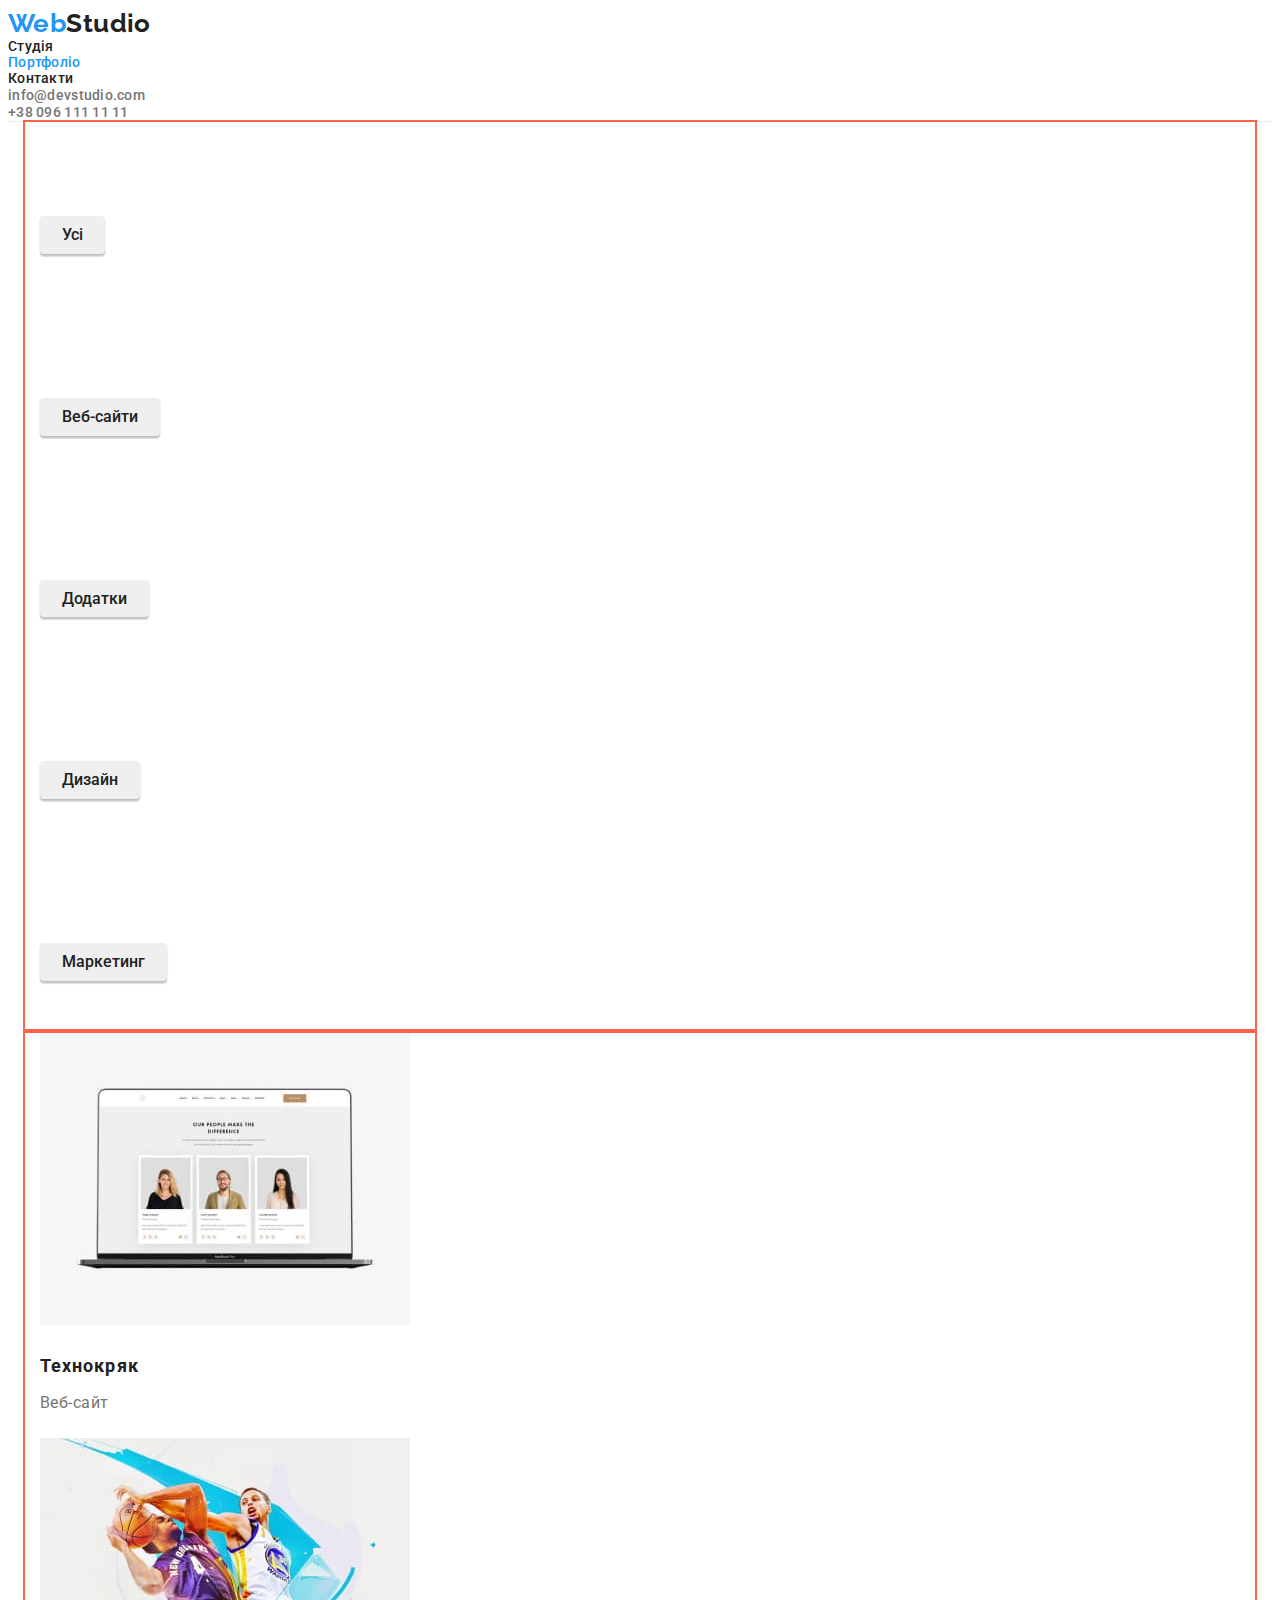
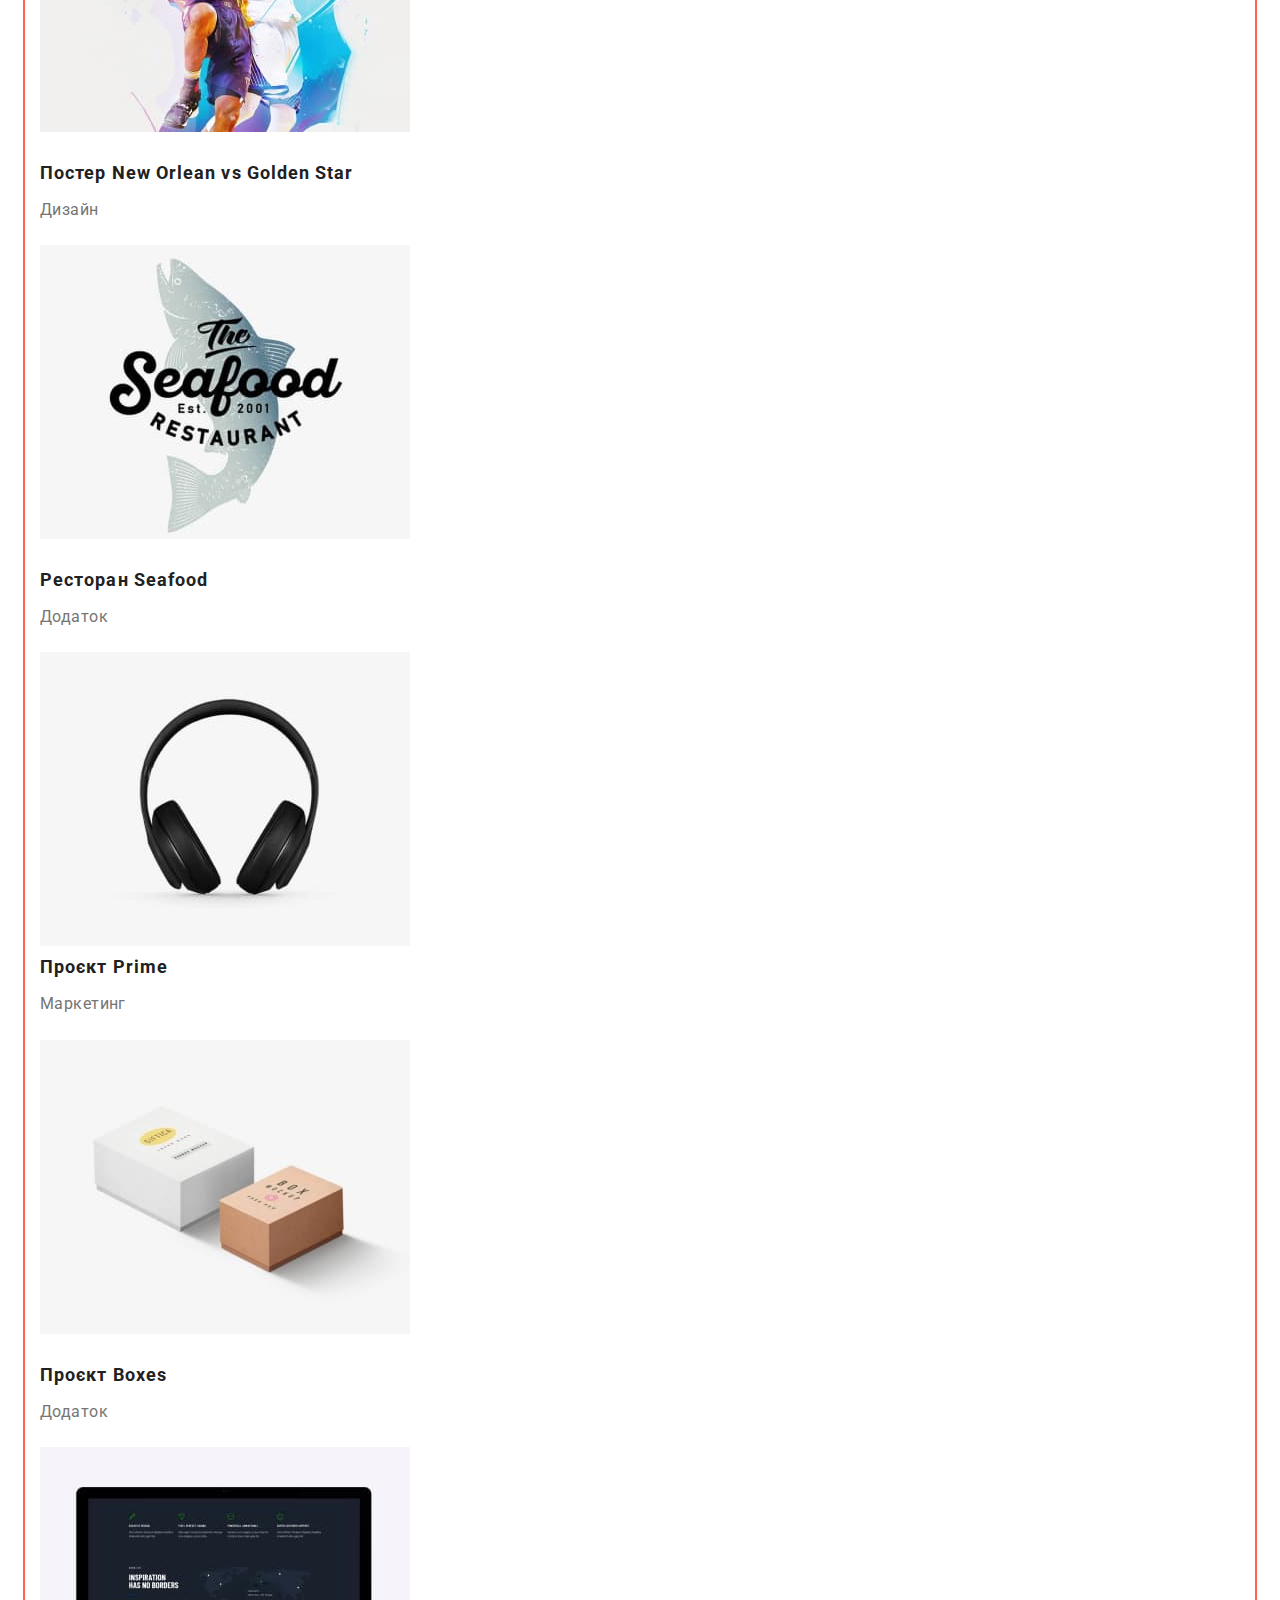
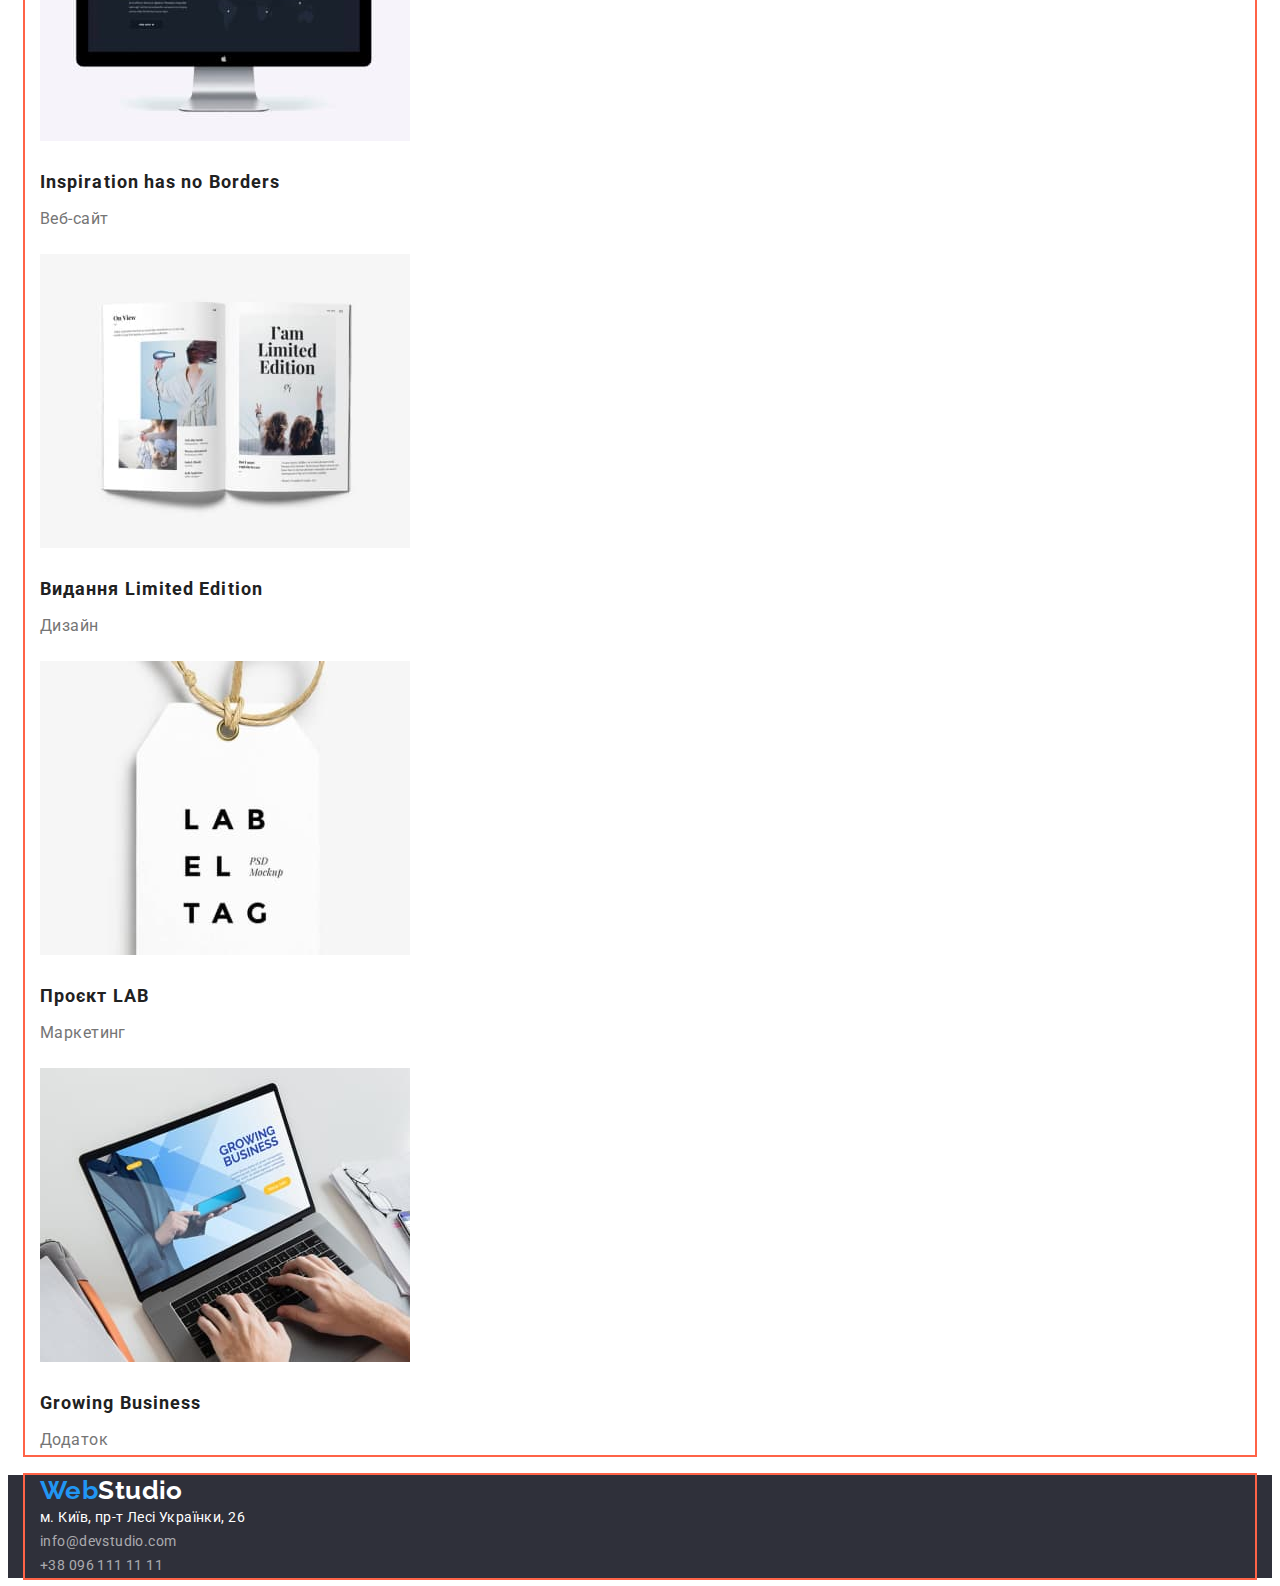
==== portfolio.html @ 658e35ad "creating geometry" ====
<!DOCTYPE html>
<html lang="uk">

<head>
    <meta charset="UTF-8">
    <meta http-equiv="X-UA-Compatible" content="IE=edge">
    <meta name="viewport" content="width=device-width, initial-scale=1.0">
    <title>WebStudio</title>
    <link href="https://fonts.googleapis.com/css2?family=Raleway:wght@700&family=Roboto:wght@400;500;700;900&display=swap"
    rel="stylesheet">
    <link rel="stylesheet" href="./css/style.css"/>
</head>

<body class="page">
    <header class="header">
        <nav class="header-nav">
            <a href="./index.html" class="header-logo">
               <span class="accent-logo">Web</span>Studio
            </a>
            <ul>
                <li class="navigation-item"> <a class="navigation-link" href="./index.html">Студія</a> </li>
                <li class="navigation-item"> <a class="navigation-link current" href="#">Портфоліо</a> </li>
                <li class="navigation-item"> <a class="navigation-link" href="#">Контакти</a> </li>
            </ul>
        </nav>
        <ul>
            <li><a class="header-contact" href="mailto:info@devstudio.com">info@devstudio.com</a></li>
            <li><a class="header-contact" href="tel:+380961111111">+38 096 111 11 11</a></li>
        </ul>
    </header>

    <main>
        <section>
            <div class="container dutton">
                     <h1 class="visually-hidden">Наше портфоліо</h1>
                 <ul>

                     <li><button class="main-button">Усі</button></li>
                     <li><button class="main-button">Веб-сайти</button></li>
                     <li><button class="main-button">Додатки</button></li>
                     <li><button class="main-button">Дизайн</button></li>
                     <li><button class="main-button">Маркетинг</button></li>
                 </ul>
            </div>
            <div class="container">
              <ul>
                  <li>
                       <img class="photo-user" src="./images/portfolio/people.jpg" alt="web"
                      width="370">
                      <h2 class="main-user">Технокряк</h2>
                       <p class="item-main">Веб-сайт</p>
                  </li>
                  <li>
                      <img class="photo-user" src="./images/portfolio/star.jpg" alt="Golden Star"
                        width="370">
                       <h2 class="main-user">Постер New Orlean vs Golden Star</h2>
                       <p class="item-main">Дизайн</p>
                 </li>
                  <li>
                      <img class="photo-user" src="./images/portfolio/seafood.jpg" alt="Seafood"
                      width="370">
                      <h2 class="main-user">Ресторан Seafood</h2>
                     <p class="item-main">Додаток</p>
                 </li>
                 <li>
                    <img src="./images/portfolio/music.jpg" alt="Prime"
                    width="370">
                    <h2 class="main-user">Проєкт Prime</h2>
                    <p class="item-main">Маркетинг</p>
                 </li>
                 <li>
                      <img class="photo-user" src="./images/portfolio/box.jpg" alt="Boxes"
                        width="370">
                        <h2 class="main-user">Проєкт Boxes</h2>
                        <p class="item-main">Додаток</p>
                  </li>
                  <li>
                      <img class="photo-user" src="./images/portfolio/monitor.jpg" alt="Borders"
                     width="370">
                      <h2 class="main-user">Inspiration has no Borders</h2>
                        <p class="item-main">Веб-сайт</p>
                 </li>
                  <li>
                     <img class="photo-user" src="./images/portfolio/limited.jpg" alt="Limited"
                     width="370">
                     <h2 class="main-user">Видання Limited Edition</h2>
                     <p class="item-main">Дизайн</p>
                  </li>
                   <li>
                       <img class="photo-user" src="./images/portfolio/lab.jpg" alt="LAB"
                       width="370">
                       <h2 class="main-user">Проєкт LAB</h2>
                       <p class="item-main">Маркетинг</p>
                   </li>
                   <li>
                         <img class="photo-user" src="./images/portfolio/business.jpg" alt="Business"
                         width="370">
                       <h2 class="main-user">Growing Business</h2>
                          <p class="item-main">Додаток</p>
                  </li>
             </ul> 
            </div>
         </section>
    </main>


    <footer class="footer">
        <div class="container">
            <a class="footer-logo" href="./index.html"><span class="accent-logo">Web</span>Studio</a>
             <address>
                <ul>
                    <li><a class="footer-address" href="https://www.google.com/maps/d/viewer?mid=10uSM3H-mIU3GznYo2szRIEphczw&hl=en_US&usp=sharing" target="_blank" rel="noopener nofollow noreterrer">
                     м. Київ, пр-т Лесі Українки, 26</a></li>
                    <li><a class="footer-contact" href="mailto:info@devstudio.com">info@devstudio.com</a></li>
                    <li><a class="footer-contact" href="tel:+380961111111"> +38 096 111 11 11 </a> </li>
                </ul>
             </address>
        </div>
    </footer>
</body>

</html>
---- css/style.css ----
:root {
    --secondary-text-color:#757575;
    --accent-text-color:#2196F3;
    --primary-text-color:#212121;
    --primary-white-color:#FFFFFF;
    --primary-color: rgba(255, 255, 255, 0.6);
    --primary-background-color:#2F303A;
    --secondary-background-color: #F5F4FA;
}   

body {
    font-family: "Roboto", sans-serif;
    font-size: 14px;
    color:var(--primary-text-color);
    background-color:var(--primary-white-color);
    letter-spacing: 0.03em;
    
}

a {
    text-decoration: none;
    
    }

ul {
    padding: 0;
    list-style: none;
}


.header {
    border-bottom: 1px solid #ececec;
}

.header-logo {
    font-family: "raleway", sans-serif;
    font-weight: 700;
    font-size: 26px;
    line-height: 1.19;
    color:var(--primary-text-color);
       
}

.accent-logo {
    color: var(--accent-text-color);
}

.navigation-item {
   
    font-weight: 500;
    line-height: 1.14;
    letter-spacing: 0.02em;
   
}

.header-contact {
   
    font-weight: 500;
    line-height: 1.14;
    letter-spacing: 0.02em;
    color:var(--secondary-text-color);
}

.navigation-link:hover,
.navigation-link:focus, 
.header-contact:hover,
.header-contact:focus {
    color:var(--accent-text-color);
}
.navigation-link.current {
    color:var(--accent-text-color)
}
.navigation-link {
color:var(--primary-text-color);
}

.container {
    width: 1200px;
    margin: 0 auto;
    padding-left: 15px;
    padding-right: 15px;
    outline: 2px solid tomato;
} 
h1,
h2,
h3,
h4,
h5,
h6,
ul,
p {
    margin: 0;
}

ul {
    padding-left: 0;
}

.hero-section {
    background-color:var(--primary-background-color);
    text-align:center;
}

.main-title {
    width: 696px;
    padding-top: 100px;
    margin:auto;

    font-size: 44px;
    line-height: 1.36;
    /* text-align:center; */
    letter-spacing: 0.06em;
    text-transform: uppercase;
    color:var(--primary-white-color);
    
}

.hero-button {
    border-radius: 4px;
    border-color: transparent;
    padding:10px 32px;
    margin-top: 30px;
    margin-bottom: 100px;
    display: inline-block;

    font-family:inherit;
    font-weight: 700;
    font-size: 16px;
    line-height: 1.87;       
    letter-spacing: 0.06em; 
    /* text-align: center; */

    color:var(--primary-white-color);
    background-color:var(--accent-text-color);
    box-shadow: 0px 4px 4px rgba(0, 0, 0, 0.15);
    cursor: pointer;
}   

.hero-button:hover,
.hero-button:focus {
    background-color:#188CE8;
}


/* наші особливостві Чим ми займаємося */


.visually-hidden {
    position: absolute;
    width: 1px;
    height: 1px;
    margin: -1px;
    border: 0;
    padding: 0;
    white-space: nowrap;
    -webkit-clip-path: inset(100%);
            clip-path: inset(100%);
    clip: rect(0 0 0 0);
    overflow: hidden;
}
.benefits,.secon,.job {
    padding-top: 47px;
    padding-bottom: 47px;
}

.title-secon {
    margin-bottom: 50px;

    font-weight: 700;
    font-size: 36px;
    line-height: 1.17;
    text-align: center;
    color: var(--primary-text-color);
    
}

.benefits-title {
    margin-bottom: 10px;

    font-size: 14px;
    font-weight: 700;
    line-height: 1.14;
    text-transform: uppercase;
    
}

.benefits-description {
    line-height: 1.71;
    color: var(--secondary-text-color);
    width: 270px;
}

/* Наша команда */

.section-job {
    background-color: var(--secondary-background-color);
}


.section-title {
    background-color: var(--primary-white-color);
}

.team-user {
    margin-bottom: 10px;

    font-weight: 500;
    font-size: 16px;
    line-height: 1.19;
    text-align: center;
}

.team-job {
    margin-bottom: 30px;

    font-size: 16px;
    line-height: 1.19;
    text-align: center;
    color:var(--secondary-text-color);
}
.job {
   
    padding-top: 30px;
    /* padding-bottom: 30px; */
}

/* footer */
.footer {
   background-color:var(--primary-background-color);
}

.footer-logo {
    font-family: "raleway";
    font-weight: 700;
    font-size: 26px;
    line-height: 1.19;
    color:var(--primary-white-color);

}
 .footer-address {
    font-style: normal;
    line-height: 1.71;
    
    color:var(--primary-white-color);
 }

.footer-contact {
    font-style: normal;
    line-height: 1.71;
    
    color:var(--primary-color);
}
.footer-address:hover,
.footer-address:focus,
.footer-contact:hover,
.footer-contact:focus {
    color:var(--accent-text-color);
}

/* portfolio */


.main-button {
   display: inline-block;
    margin-top: 94px;
    margin-bottom: 50px;
    padding: 6px 22px;
    border-radius: 4px;
    border: none;
    cursor: pointer;

    font-family: inherit;
    font-weight: 500;
    font-size: 16px;
    line-height: 1.62;
    text-align: center;

    color:var(--primary-text-color)
    background-color: var(--secondary-background-color);
    box-shadow: 0px 3px 1px rgba(0, 0, 0, 0.1), 0px 1px 2px
     rgba(0, 0, 0, 0.08), 0px 2px 2px rgba(0, 0, 0, 0.12);

   
}

.main-button:hover,
.main-button:focus {
    background-color:var(--accent-text-color);
    color:var(--primary-white-color);
}
.main-button. {
    background-color:var(--accent-text-color);
    color:var(--primary-white-color);
}
.photo-user {
    margin-bottom: 20px;
}

.main-user {
    margin-bottom: 4px;

    font-weight: 700;
    font-size: 18px;
    line-height: 2;
    letter-spacing: 0.06em;
    color:var(--primary-text-color);
}
/* img {
    display:block;
    max-width:
} */
.item-main {
    margin-bottom: 20px;

    font-size: 16px;
    line-height: 1.88;
    color:var(--secondary-text-color)
}

/* portfolio */
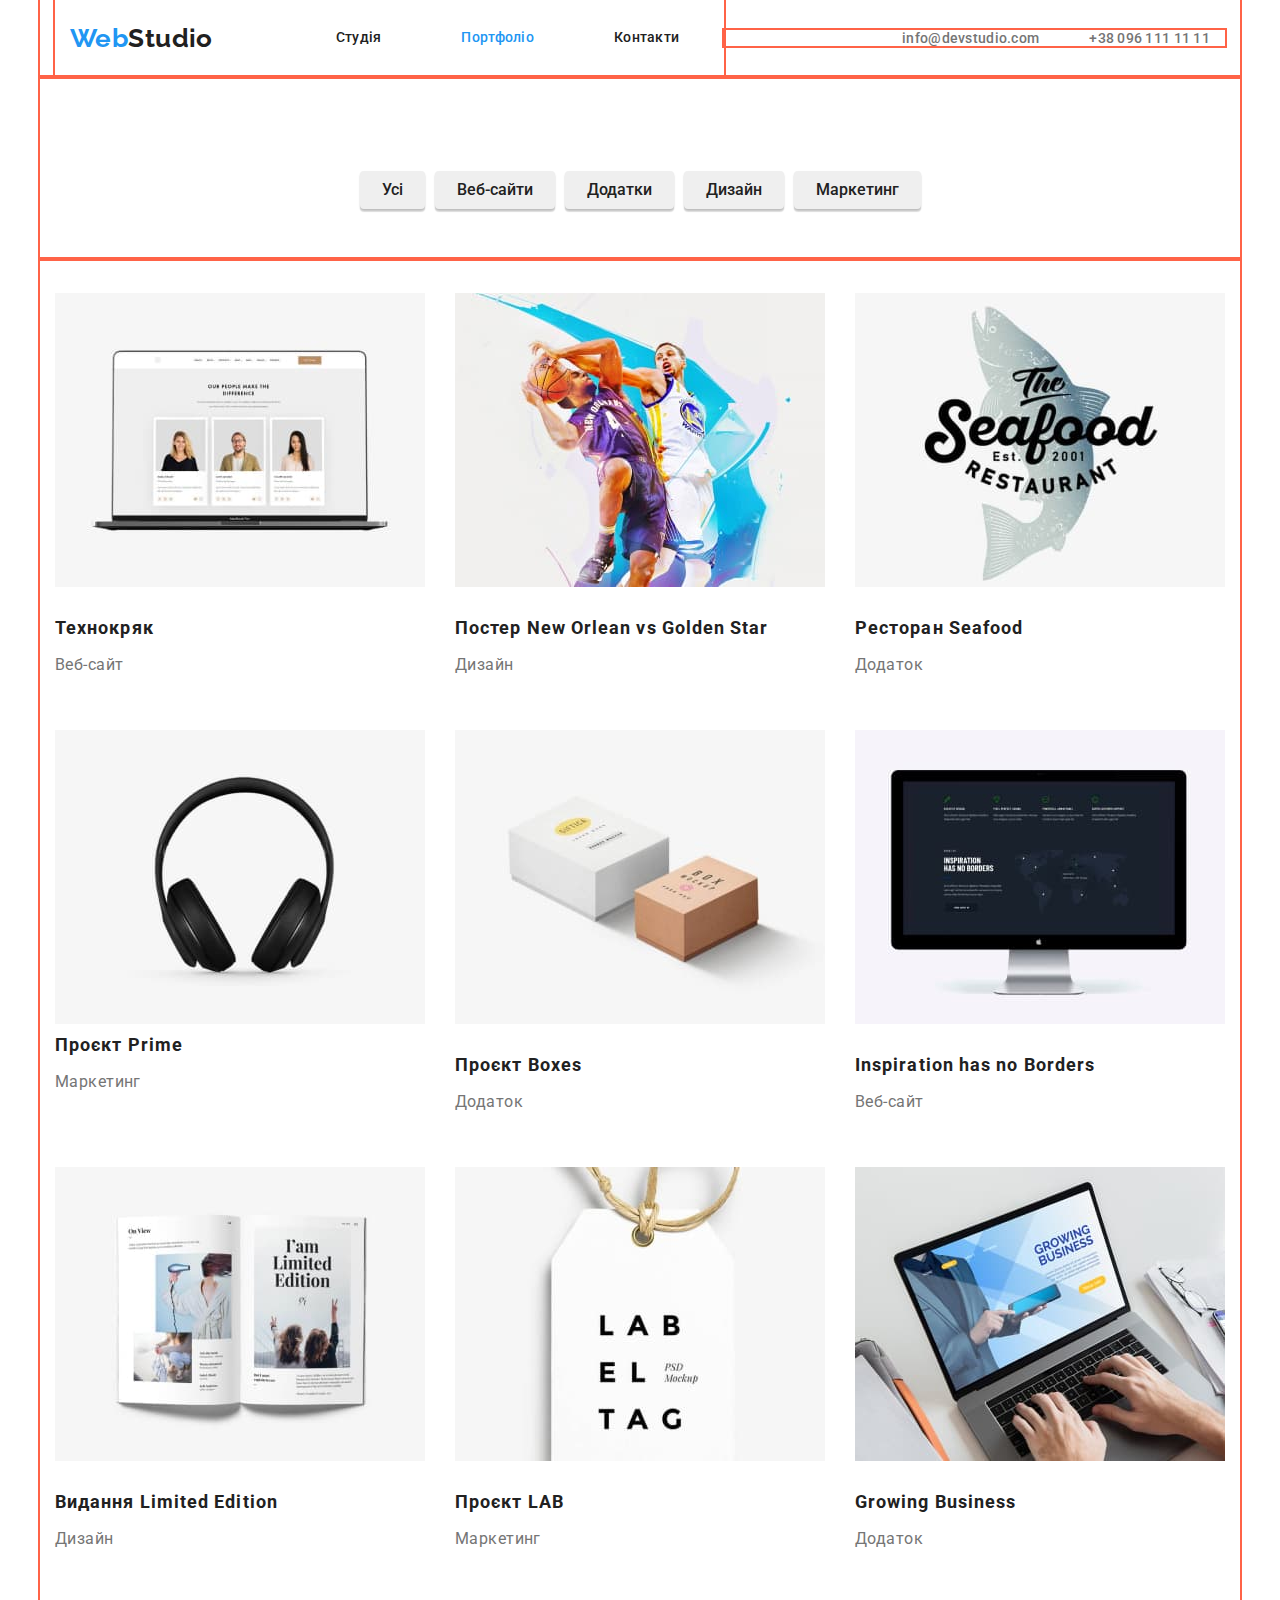
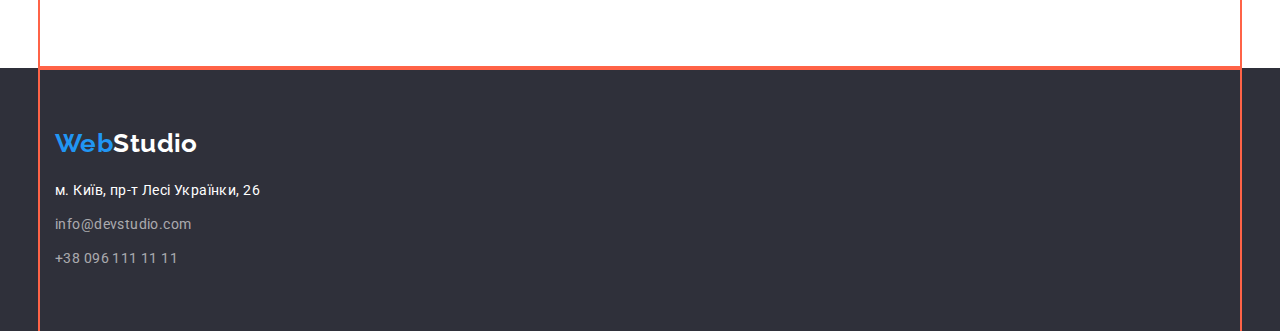
==== commit 5fb684ef: "design flex" ====
--- a/portfolio.html
+++ b/portfolio.html
@@ -8,91 +8,95 @@
     <title>WebStudio</title>
     <link href="https://fonts.googleapis.com/css2?family=Raleway:wght@700&family=Roboto:wght@400;500;700;900&display=swap"
     rel="stylesheet">
+    <link href="https://cdnjs.cloudflare.com/ajax/libs/modern-normalize/1.1.0/modern-normalize.min.css"
+     rel="stylesheet">
     <link rel="stylesheet" href="./css/style.css"/>
 </head>
 
-<body class="page">
-    <header class="header">
-        <nav class="header-nav">
+<body>
+    <header class="header container">
+        <nav class="header-nav container">
             <a href="./index.html" class="header-logo">
                <span class="accent-logo">Web</span>Studio
             </a>
-            <ul>
+            <ul class="navig-item">
                 <li class="navigation-item"> <a class="navigation-link" href="./index.html">Студія</a> </li>
                 <li class="navigation-item"> <a class="navigation-link current" href="#">Портфоліо</a> </li>
                 <li class="navigation-item"> <a class="navigation-link" href="#">Контакти</a> </li>
             </ul>
         </nav>
-        <ul>
-            <li><a class="header-contact" href="mailto:info@devstudio.com">info@devstudio.com</a></li>
-            <li><a class="header-contact" href="tel:+380961111111">+38 096 111 11 11</a></li>
-        </ul>
+        <div class="container">
+            <ul class="header-wrap">
+                <li class="wrap-contact"><a class="header-contact" href="mailto:info@devstudio.com">info@devstudio.com</a></li>
+                <li class="wrap-contact"><a class="header-contact" href="tel:+380961111111">+38 096 111 11 11</a></li>
+            </ul>
+        </div>
     </header>
 
     <main>
         <section>
-            <div class="container dutton">
+            <div class="container">
                      <h1 class="visually-hidden">Наше портфоліо</h1>
-                 <ul>
+                 <ul class="navigation-button">
 
-                     <li><button class="main-button">Усі</button></li>
-                     <li><button class="main-button">Веб-сайти</button></li>
-                     <li><button class="main-button">Додатки</button></li>
-                     <li><button class="main-button">Дизайн</button></li>
-                     <li><button class="main-button">Маркетинг</button></li>
+                     <li class="title-button"><button class="main-button">Усі</button></li>
+                     <li class="title-button"><button class="main-button">Веб-сайти</button></li>
+                     <li class="title-button"><button class="main-button">Додатки</button></li>
+                     <li class="title-button"><button class="main-button">Дизайн</button></li>
+                     <li class="title-button"><button class="main-button">Маркетинг</button></li>
                  </ul>
             </div>
-            <div class="container">
-              <ul>
-                  <li>
+            <div class="container title-user">
+              <ul class="wrap-title">
+                  <li class="wrap-list">
                        <img class="photo-user" src="./images/portfolio/people.jpg" alt="web"
                       width="370">
                       <h2 class="main-user">Технокряк</h2>
                        <p class="item-main">Веб-сайт</p>
                   </li>
-                  <li>
+                  <li class="wrap-list">
                       <img class="photo-user" src="./images/portfolio/star.jpg" alt="Golden Star"
                         width="370">
                        <h2 class="main-user">Постер New Orlean vs Golden Star</h2>
                        <p class="item-main">Дизайн</p>
                  </li>
-                  <li>
+                  <li class="wrap-list">
                       <img class="photo-user" src="./images/portfolio/seafood.jpg" alt="Seafood"
                       width="370">
                       <h2 class="main-user">Ресторан Seafood</h2>
                      <p class="item-main">Додаток</p>
                  </li>
-                 <li>
+                 <li class="wrap-list">
                     <img src="./images/portfolio/music.jpg" alt="Prime"
                     width="370">
                     <h2 class="main-user">Проєкт Prime</h2>
                     <p class="item-main">Маркетинг</p>
                  </li>
-                 <li>
+                 <li class="wrap-list">
                       <img class="photo-user" src="./images/portfolio/box.jpg" alt="Boxes"
                         width="370">
                         <h2 class="main-user">Проєкт Boxes</h2>
                         <p class="item-main">Додаток</p>
                   </li>
-                  <li>
+                  <li class="wrap-list">
                       <img class="photo-user" src="./images/portfolio/monitor.jpg" alt="Borders"
                      width="370">
                       <h2 class="main-user">Inspiration has no Borders</h2>
                         <p class="item-main">Веб-сайт</p>
                  </li>
-                  <li>
+                  <li class="wrap-list">
                      <img class="photo-user" src="./images/portfolio/limited.jpg" alt="Limited"
                      width="370">
                      <h2 class="main-user">Видання Limited Edition</h2>
                      <p class="item-main">Дизайн</p>
                   </li>
-                   <li>
+                   <li class="wrap-list">
                        <img class="photo-user" src="./images/portfolio/lab.jpg" alt="LAB"
                        width="370">
                        <h2 class="main-user">Проєкт LAB</h2>
                        <p class="item-main">Маркетинг</p>
                    </li>
-                   <li>
+                   <li class="wrap-list">
                          <img class="photo-user" src="./images/portfolio/business.jpg" alt="Business"
                          width="370">
                        <h2 class="main-user">Growing Business</h2>
@@ -105,16 +109,16 @@
 
 
     <footer class="footer">
-        <div class="container">
-            <a class="footer-logo" href="./index.html"><span class="accent-logo">Web</span>Studio</a>
-             <address>
-                <ul>
-                    <li><a class="footer-address" href="https://www.google.com/maps/d/viewer?mid=10uSM3H-mIU3GznYo2szRIEphczw&hl=en_US&usp=sharing" target="_blank" rel="noopener nofollow noreterrer">
-                     м. Київ, пр-т Лесі Українки, 26</a></li>
-                    <li><a class="footer-contact" href="mailto:info@devstudio.com">info@devstudio.com</a></li>
-                    <li><a class="footer-contact" href="tel:+380961111111"> +38 096 111 11 11 </a> </li>
-                </ul>
-             </address>
+        <div class="container logo">
+             <a class="footer-logo" href="./index.html"><span class="accent-logo">Web</span>Studio</a>
+         <address>
+            <ul class="footer-title">
+                 <li class="footer-list"><a class="footer-address" href="https://www.google.com/maps/d/viewer?mid=10uSM3H-mIU3GznYo2szRIEphczw&hl=en_US&usp=sharing" target="_blank" rel="noopener nofollow noreterrer">
+                м. Київ, пр-т Лесі Українки, 26</a></li>
+                 <li class="footer-list"><a class="footer-contact" href="mailto:info@devstudio.com">info@devstudio.com</a></li>
+                 <li class="footer-list"><a class="footer-contact" href="tel:+380961111111"> +38 096 111 11 11 </a> </li>
+             </ul>
+         </address>
         </div>
     </footer>
 </body>
--- a/css/style.css
+++ b/css/style.css
@@ -1,4 +1,4 @@
-:root {
+ :root {
     --secondary-text-color:#757575;
     --accent-text-color:#2196F3;
     --primary-text-color:#212121;
@@ -29,10 +29,23 @@
 
 
 .header {
+    display: flex;
     border-bottom: 1px solid #ececec;
+    align-items: center;
+
+}
+
+
+.header-nav {
+    display: flex;
+    
+    align-items: center;
+    
 }
 
 .header-logo {
+    margin-right: 93px;
+
     font-family: "raleway", sans-serif;
     font-weight: 700;
     font-size: 26px;
@@ -44,16 +57,35 @@
 .accent-logo {
     color: var(--accent-text-color);
 }
-
-.navigation-item {
-   
+.navig-item {
+    display: flex;
+}
+.navigation-item:not(:first-child) {
+    margin-left: 50px;
+}
+
+.navigation-item {    
+    display: block;
+
+    margin: 30px;
+
     font-weight: 500;
     line-height: 1.14;
     letter-spacing: 0.02em;
    
 }
+.header-wrap {
+    display: flex;
+    justify-content: end;
+}
+
+.wrap-contact:not(:first-child) {
+    margin-left: 50px;
+}
+
 
 .header-contact {
+
    
     font-weight: 500;
     line-height: 1.14;
@@ -61,6 +93,7 @@
     color:var(--secondary-text-color);
 }
 
+
 .navigation-link:hover,
 .navigation-link:focus, 
 .header-contact:hover,
@@ -71,7 +104,7 @@
     color:var(--accent-text-color)
 }
 .navigation-link {
-color:var(--primary-text-color);
+    color:var(--primary-text-color);
 }
 
 .container {
@@ -95,6 +128,12 @@
 ul {
     padding-left: 0;
 }
+/* img {
+    display: block;
+    align-items: flex-start;
+    max-width: 100%;
+    height: auto;
+} */
 
 .hero-section {
     background-color:var(--primary-background-color);
@@ -103,7 +142,8 @@
 
 .main-title {
     width: 696px;
-    padding-top: 100px;
+    padding-top: 200px;
+    padding-bottom: 30px;
     margin:auto;
 
     font-size: 44px;
@@ -119,8 +159,8 @@
     border-radius: 4px;
     border-color: transparent;
     padding:10px 32px;
-    margin-top: 30px;
-    margin-bottom: 100px;
+    /* margin-top: 30px; */
+    margin-bottom: 200px;
     display: inline-block;
 
     font-family:inherit;
@@ -158,9 +198,10 @@
     clip: rect(0 0 0 0);
     overflow: hidden;
 }
+
 .benefits,.secon,.job {
-    padding-top: 47px;
-    padding-bottom: 47px;
+    padding-top: 94px;
+    padding-bottom: 94px;
 }
 
 .title-secon {
@@ -174,7 +215,14 @@
     
 }
 
+.title-photo {
+    display: flex;
+}
+.list-photo:not(:first-child) {
+    margin-left: 30px;
+}
 .benefits-title {
+    
     margin-bottom: 10px;
 
     font-size: 14px;
@@ -218,24 +266,27 @@
     text-align: center;
     color:var(--secondary-text-color);
 }
-.job {
-   
+.workers {
     padding-top: 30px;
-    /* padding-bottom: 30px; */
-}
+    padding-bottom: 30px;
+}
+    
 
 /* footer */
 .footer {
    background-color:var(--primary-background-color);
 }
 
-.footer-logo {
+.footer-logo { 
     font-family: "raleway";
     font-weight: 700;
     font-size: 26px;
     line-height: 1.19;
     color:var(--primary-white-color);
 
+}
+.logo {
+    padding-top: 60px;
 }
  .footer-address {
     font-style: normal;
@@ -244,11 +295,18 @@
     color:var(--primary-white-color);
  }
 
+.footer-title {
+    padding-top: 20px;
+    padding-bottom: 60px;
+}
 .footer-contact {
     font-style: normal;
     line-height: 1.71;
     
     color:var(--primary-color);
+}
+.footer-list:not(:first-child) {
+    margin-top: 10px;
 }
 .footer-address:hover,
 .footer-address:focus,
@@ -259,11 +317,21 @@
 
 /* portfolio */
 
+/* .title-button {
+    display: block;
+} */
+.navigation-button {
+    display: flex;
+    justify-content: center;
+
+    padding-top: 94px;
+    padding-bottom: 50px;
+}
+.title-button:not(:first-child) {
+    margin-left: 10px;
+}
 
 .main-button {
-   display: inline-block;
-    margin-top: 94px;
-    margin-bottom: 50px;
     padding: 6px 22px;
     border-radius: 4px;
     border: none;
@@ -279,9 +347,8 @@
     background-color: var(--secondary-background-color);
     box-shadow: 0px 3px 1px rgba(0, 0, 0, 0.1), 0px 1px 2px
      rgba(0, 0, 0, 0.08), 0px 2px 2px rgba(0, 0, 0, 0.12);
-
-   
-}
+}
+
 
 .main-button:hover,
 .main-button:focus {
@@ -292,6 +359,30 @@
     background-color:var(--accent-text-color);
     color:var(--primary-white-color);
 }
+
+
+.wrap-title {
+    display: flex;
+    flex-wrap: wrap;
+}
+.title-user {
+    padding-top: 34px;
+    padding-bottom: 94px;
+}
+
+
+.wrap-list {
+    margin-right: 30px;
+    margin-bottom: 30px;
+}
+
+.wrap-list:nth-child(3n) {
+    margin-right: 0px;
+}
+.wrap-list:nth-last-child(-n+3) {
+    margin-bottom: 0px;
+}
+
 .photo-user {
     margin-bottom: 20px;
 }
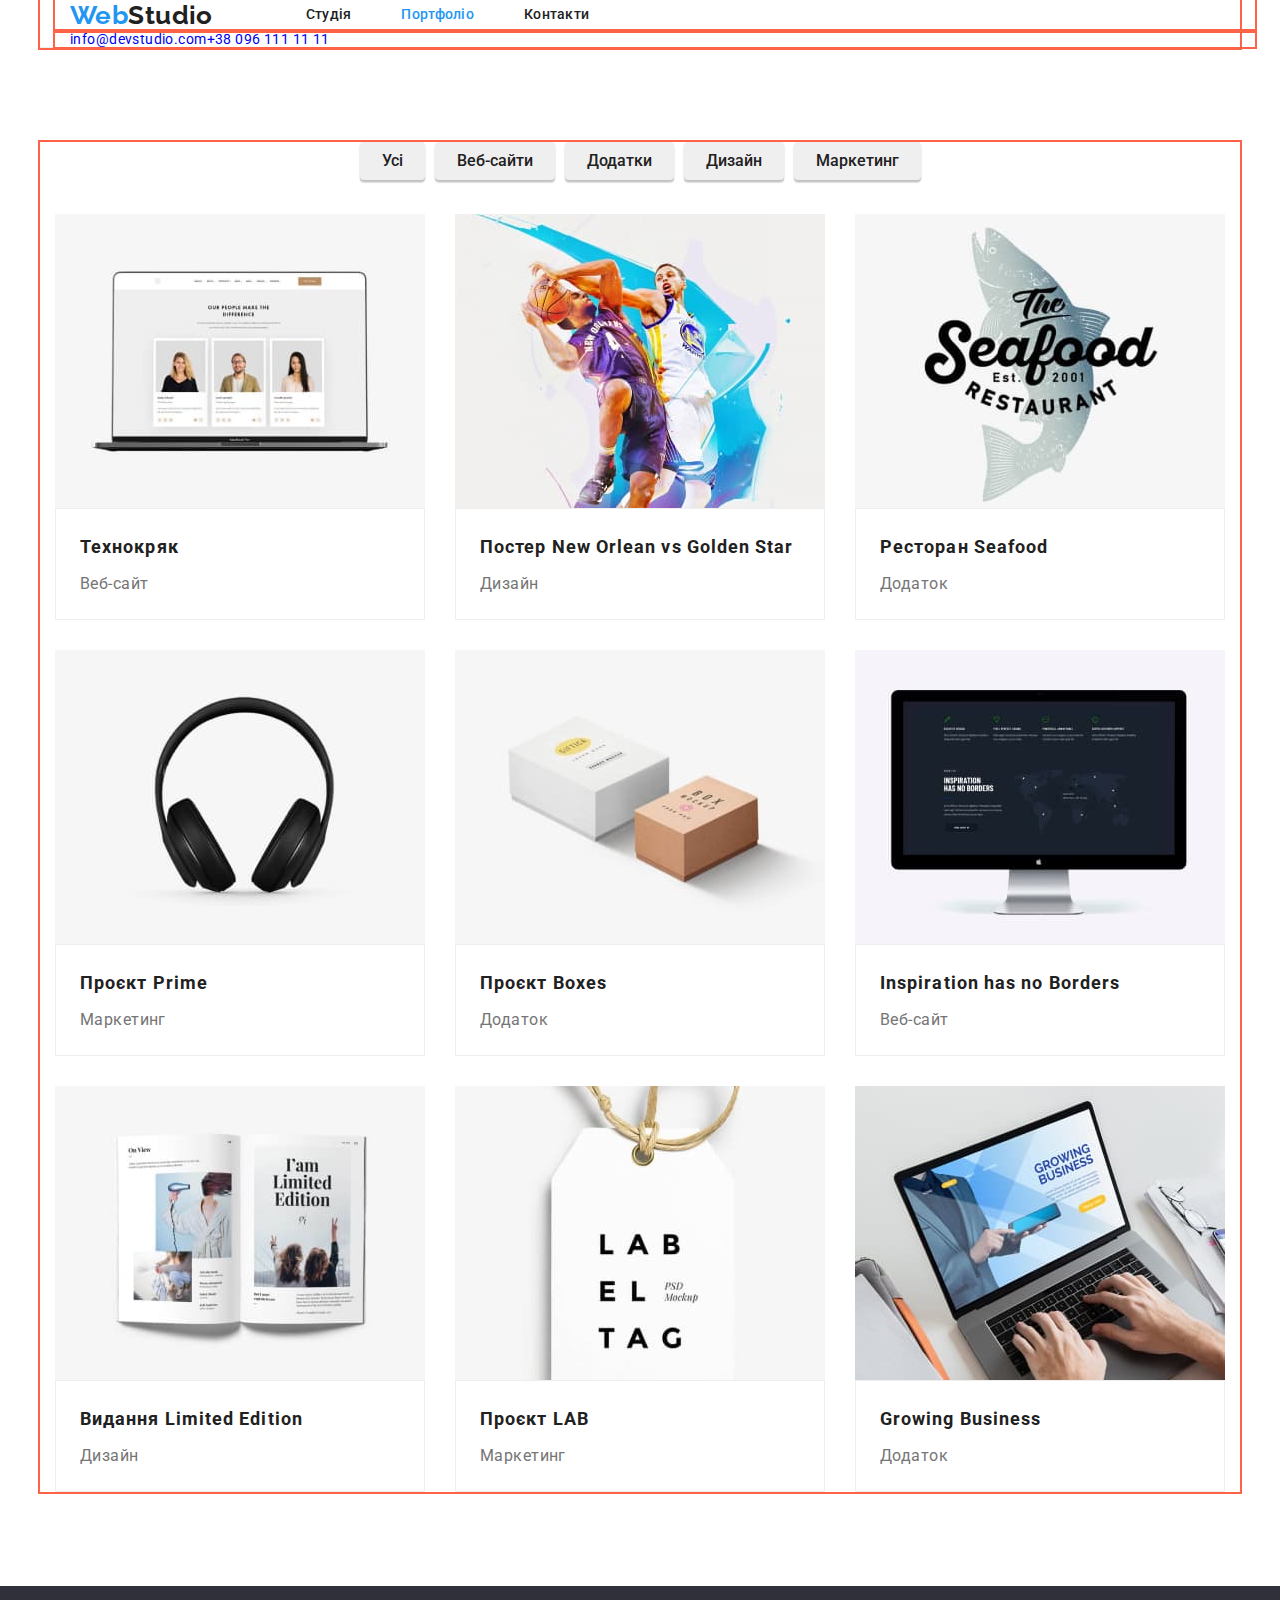
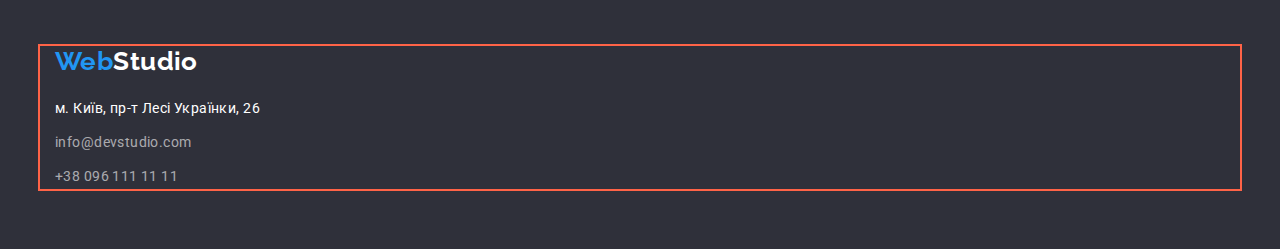
==== commit edc6a356: "changes in containers" ====
--- a/portfolio.html
+++ b/portfolio.html
@@ -34,7 +34,7 @@
     </header>
 
     <main>
-        <section>
+        <section class="hero-navigation">
             <div class="container">
                      <h1 class="visually-hidden">Наше портфоліо</h1>
                  <ul class="navigation-button">
@@ -45,81 +45,98 @@
                      <li class="title-button"><button class="main-button">Дизайн</button></li>
                      <li class="title-button"><button class="main-button">Маркетинг</button></li>
                  </ul>
-            </div>
-            <div class="container title-user">
+            
               <ul class="wrap-title">
                   <li class="wrap-list">
                        <img class="photo-user" src="./images/portfolio/people.jpg" alt="web"
                       width="370">
-                      <h2 class="main-user">Технокряк</h2>
-                       <p class="item-main">Веб-сайт</p>
+                      <div class="user-wrapper">
+                            <h2 class="main-user">Технокряк</h2>
+                            <p class="item-main">Веб-сайт</p>
+                       </div>
                   </li>
                   <li class="wrap-list">
                       <img class="photo-user" src="./images/portfolio/star.jpg" alt="Golden Star"
                         width="370">
-                       <h2 class="main-user">Постер New Orlean vs Golden Star</h2>
-                       <p class="item-main">Дизайн</p>
+                        <div class="user-wrapper">
+                            <h2 class="main-user">Постер New Orlean vs Golden Star</h2>
+                            <p class="item-main">Дизайн</p>
+                       </div>
                  </li>
                   <li class="wrap-list">
                       <img class="photo-user" src="./images/portfolio/seafood.jpg" alt="Seafood"
                       width="370">
-                      <h2 class="main-user">Ресторан Seafood</h2>
-                     <p class="item-main">Додаток</p>
+                      <div class="user-wrapper">
+                             <h2 class="main-user">Ресторан Seafood</h2>
+                            <p class="item-main">Додаток</p>
+                     </div>
                  </li>
                  <li class="wrap-list">
                     <img src="./images/portfolio/music.jpg" alt="Prime"
                     width="370">
-                    <h2 class="main-user">Проєкт Prime</h2>
-                    <p class="item-main">Маркетинг</p>
+                    <div class="user-wrapper">
+                        <h2 class="main-user">Проєкт Prime</h2>
+                         <p class="item-main">Маркетинг</p>
+                    </div>
                  </li>
                  <li class="wrap-list">
                       <img class="photo-user" src="./images/portfolio/box.jpg" alt="Boxes"
                         width="370">
-                        <h2 class="main-user">Проєкт Boxes</h2>
-                        <p class="item-main">Додаток</p>
+                        <div class="user-wrapper">
+                            <h2 class="main-user">Проєкт Boxes</h2>
+                             <p class="item-main">Додаток</p>
+                        </div>
                   </li>
                   <li class="wrap-list">
                       <img class="photo-user" src="./images/portfolio/monitor.jpg" alt="Borders"
                      width="370">
-                      <h2 class="main-user">Inspiration has no Borders</h2>
+                     <div class="user-wrapper">
+                          <h2 class="main-user">Inspiration has no Borders</h2>
                         <p class="item-main">Веб-сайт</p>
+                     </div>
                  </li>
                   <li class="wrap-list">
                      <img class="photo-user" src="./images/portfolio/limited.jpg" alt="Limited"
                      width="370">
-                     <h2 class="main-user">Видання Limited Edition</h2>
-                     <p class="item-main">Дизайн</p>
+                     <div class="user-wrapper">
+                         <h2 class="main-user">Видання Limited Edition</h2>
+                         <p class="item-main">Дизайн</p>
+                     </div>
                   </li>
                    <li class="wrap-list">
                        <img class="photo-user" src="./images/portfolio/lab.jpg" alt="LAB"
                        width="370">
-                       <h2 class="main-user">Проєкт LAB</h2>
-                       <p class="item-main">Маркетинг</p>
+                       <div class="user-wrapper">
+                            <h2 class="main-user">Проєкт LAB</h2>
+                            <p class="item-main">Маркетинг</p>
+                       </div>
                    </li>
                    <li class="wrap-list">
                          <img class="photo-user" src="./images/portfolio/business.jpg" alt="Business"
                          width="370">
-                       <h2 class="main-user">Growing Business</h2>
-                          <p class="item-main">Додаток</p>
+                         <div class="user-wrapper">
+                                <h2 class="main-user">Growing Business</h2>
+                                <p class="item-main">Додаток</p>
+                          </div>
                   </li>
-             </ul> 
+                </ul> 
             </div>
          </section>
     </main>
 
 
     <footer class="footer">
-        <div class="container logo">
-             <a class="footer-logo" href="./index.html"><span class="accent-logo">Web</span>Studio</a>
-         <address>
-            <ul class="footer-title">
-                 <li class="footer-list"><a class="footer-address" href="https://www.google.com/maps/d/viewer?mid=10uSM3H-mIU3GznYo2szRIEphczw&hl=en_US&usp=sharing" target="_blank" rel="noopener nofollow noreterrer">
-                м. Київ, пр-т Лесі Українки, 26</a></li>
-                 <li class="footer-list"><a class="footer-contact" href="mailto:info@devstudio.com">info@devstudio.com</a></li>
-                 <li class="footer-list"><a class="footer-contact" href="tel:+380961111111"> +38 096 111 11 11 </a> </li>
-             </ul>
-         </address>
-        </div>
+        <div class="container">
+            <a class="footer-logo" href="./index.html"><span class="accent-logo">Web</span>Studio</a>
+        <address>
+           <ul class="footer-title">
+                <li class="footer-list"><a class="footer-address" href="https://www.google.com/maps/d/viewer?mid=10uSM3H-mIU3GznYo2szRIEphczw&hl=en_US&usp=sharing" target="_blank" rel="noopener nofollow noreterrer">
+               м. Київ, пр-т Лесі Українки, 26</a></li>
+                <li class="footer-list"><a class="footer-contact" href="mailto:info@devstudio.com">info@devstudio.com</a></li>
+                <li class="footer-list"><a class="footer-contact" href="tel:+380961111111"> +38 096 111 11 11 </a> </li>
+            </ul>
+        </address>
+       </div>
     </footer>
 </body>
 
--- a/css/style.css
+++ b/css/style.css
@@ -6,6 +6,8 @@
     --primary-color: rgba(255, 255, 255, 0.6);
     --primary-background-color:#2F303A;
     --secondary-background-color: #F5F4FA;
+    --secondary-border-color: #EEEEEE;
+    --secondary-border:#ececec;
 }   
 
 body {
@@ -29,18 +31,22 @@
 
 
 .header {
-    display: flex;
-    border-bottom: 1px solid #ececec;
+    /* display: flex; */
+    border-bottom:var(--secondary-border) 1px solid;
     align-items: center;
 
-}
-
-
+
+}
+
+
+.header-title .header {
+    display: flex;
+    /* align-content: center;
+    align-items: center; */
+
+}
 .header-nav {
     display: flex;
-    
-    align-items: center;
-    
 }
 
 .header-logo {
@@ -50,42 +56,50 @@
     font-weight: 700;
     font-size: 26px;
     line-height: 1.19;
-    color:var(--primary-text-color);
-       
-}
-
+    color:var(--primary-text-color);    
+}
+.header-logo,.navig-item,.header-wrap {
+    display: flex;
+    align-content: center;
+    align-items: center;
+    flex-direction:row;
+}
 .accent-logo {
     color: var(--accent-text-color);
 }
-.navig-item {
-    display: flex;
-}
+
 .navigation-item:not(:first-child) {
     margin-left: 50px;
 }
 
 .navigation-item {    
-    display: block;
-
-    margin: 30px;
-
     font-weight: 500;
     line-height: 1.14;
     letter-spacing: 0.02em;
    
 }
+.navig-item {
+    display: flex;
+}
 .header-wrap {
-    display: flex;
-    justify-content: end;
-}
-
-.wrap-contact:not(:first-child) {
-    margin-left: 50px;
-}
+    display:inline-flex;
+    margin-right: auto;
+    justify-content:flex-end;
+}
+.wrap-contact {
+    display: flex;
+    /* justify-content: end; */
+    /* margin-left: auto; */
+}
+/* .wrap-contact:not(:first-child) {
+    /* margin-left: 50px; */
+} 
 
 
 .header-contact {
-
+    /* justify-content: end; */
+    padding-top: 32px;
+    padding-bottom: 32px;
    
     font-weight: 500;
     line-height: 1.14;
@@ -104,6 +118,9 @@
     color:var(--accent-text-color)
 }
 .navigation-link {
+    padding-top: 32px;
+    padding-bottom: 32px;
+
     color:var(--primary-text-color);
 }
 
@@ -138,12 +155,14 @@
 .hero-section {
     background-color:var(--primary-background-color);
     text-align:center;
+    padding-top: 200px;
+    padding-bottom: 200px;
+
+    
 }
 
 .main-title {
-    width: 696px;
-    padding-top: 200px;
-    padding-bottom: 30px;
+    max-width: 696px;
     margin:auto;
 
     font-size: 44px;
@@ -159,17 +178,14 @@
     border-radius: 4px;
     border-color: transparent;
     padding:10px 32px;
-    /* margin-top: 30px; */
-    margin-bottom: 200px;
-    display: inline-block;
+    margin-top: 30px;
 
     font-family:inherit;
     font-weight: 700;
     font-size: 16px;
     line-height: 1.87;       
     letter-spacing: 0.06em; 
-    /* text-align: center; */
-
+   
     color:var(--primary-white-color);
     background-color:var(--accent-text-color);
     box-shadow: 0px 4px 4px rgba(0, 0, 0, 0.15);
@@ -199,9 +215,8 @@
     overflow: hidden;
 }
 
-.benefits,.secon,.job {
+.benefits,.secon,.section-job {
     padding-top: 94px;
-    padding-bottom: 94px;
 }
 
 .title-secon {
@@ -218,11 +233,17 @@
 .title-photo {
     display: flex;
 }
+
+img {
+    display: block;
+    max-width: 100%;
+}
+
 .list-photo:not(:first-child) {
     margin-left: 30px;
 }
-.benefits-title {
-    
+
+.benefits-title {   
     margin-bottom: 10px;
 
     font-size: 14px;
@@ -259,9 +280,7 @@
 }
 
 .team-job {
-    margin-bottom: 30px;
-
-    font-size: 16px;
+   font-size: 16px;
     line-height: 1.19;
     text-align: center;
     color:var(--secondary-text-color);
@@ -274,6 +293,8 @@
 
 /* footer */
 .footer {
+    padding-top: 60px;
+    padding-bottom: 60px;
    background-color:var(--primary-background-color);
 }
 
@@ -285,9 +306,8 @@
     color:var(--primary-white-color);
 
 }
-.logo {
-    padding-top: 60px;
-}
+
+
  .footer-address {
     font-style: normal;
     line-height: 1.71;
@@ -297,17 +317,19 @@
 
 .footer-title {
     padding-top: 20px;
-    padding-bottom: 60px;
-}
+}
+
 .footer-contact {
     font-style: normal;
     line-height: 1.71;
     
     color:var(--primary-color);
 }
+
 .footer-list:not(:first-child) {
     margin-top: 10px;
 }
+
 .footer-address:hover,
 .footer-address:focus,
 .footer-contact:hover,
@@ -317,15 +339,14 @@
 
 /* portfolio */
 
-/* .title-button {
-    display: block;
-} */
+.hero-navigation {
+    padding-top: 94px;
+    padding-bottom: 94px;
+}
 .navigation-button {
     display: flex;
     justify-content: center;
-
-    padding-top: 94px;
-    padding-bottom: 50px;
+    margin-bottom: 34px;
 }
 .title-button:not(:first-child) {
     margin-left: 10px;
@@ -364,14 +385,10 @@
 .wrap-title {
     display: flex;
     flex-wrap: wrap;
-}
-.title-user {
-    padding-top: 34px;
-    padding-bottom: 94px;
-}
-
-
-.wrap-list {
+    gap: 30px;
+}
+
+/* .wrap-list {
     margin-right: 30px;
     margin-bottom: 30px;
 }
@@ -381,10 +398,11 @@
 }
 .wrap-list:nth-last-child(-n+3) {
     margin-bottom: 0px;
-}
-
-.photo-user {
-    margin-bottom: 20px;
+} */
+
+.user-wrapper {
+    padding:20px 24px;
+    border:var(--secondary-border-color) 1px solid;   
 }
 
 .main-user {
@@ -396,13 +414,8 @@
     letter-spacing: 0.06em;
     color:var(--primary-text-color);
 }
-/* img {
-    display:block;
-    max-width:
-} */
+
 .item-main {
-    margin-bottom: 20px;
-
     font-size: 16px;
     line-height: 1.88;
     color:var(--secondary-text-color)
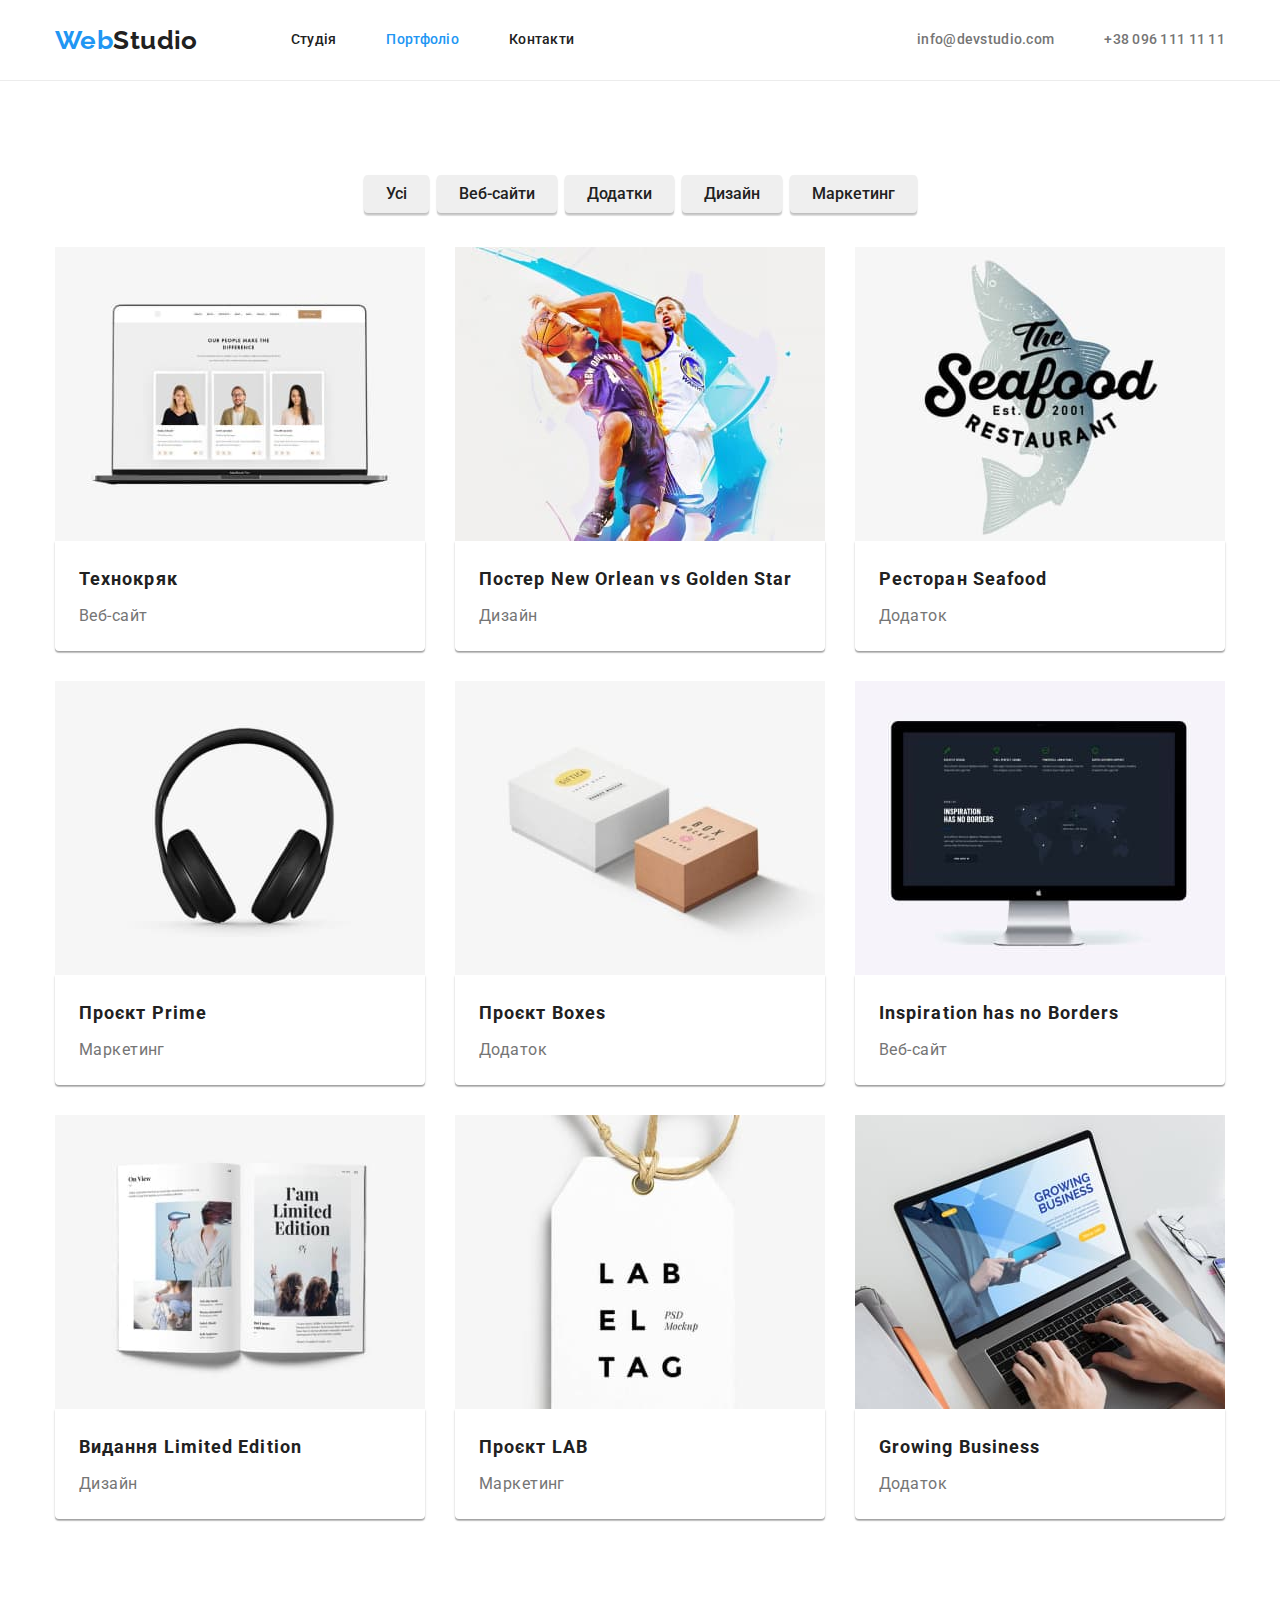
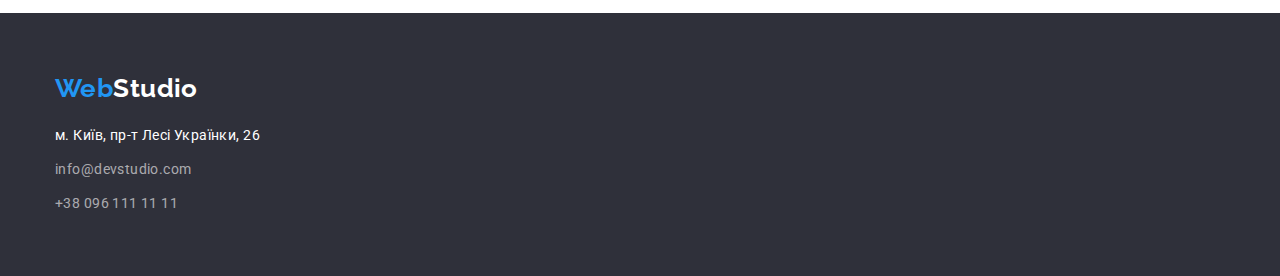
==== commit bc5f916f: "correction header" ====
--- a/portfolio.html
+++ b/portfolio.html
@@ -14,8 +14,9 @@
 </head>
 
 <body>
-    <header class="header container">
-        <nav class="header-nav container">
+    <header class="header">
+        <div class="header-title container">
+        <nav class="header-nav">
             <a href="./index.html" class="header-logo">
                <span class="accent-logo">Web</span>Studio
             </a>
@@ -25,7 +26,7 @@
                 <li class="navigation-item"> <a class="navigation-link" href="#">Контакти</a> </li>
             </ul>
         </nav>
-        <div class="container">
+      
             <ul class="header-wrap">
                 <li class="wrap-contact"><a class="header-contact" href="mailto:info@devstudio.com">info@devstudio.com</a></li>
                 <li class="wrap-contact"><a class="header-contact" href="tel:+380961111111">+38 096 111 11 11</a></li>
--- a/css/style.css
+++ b/css/style.css
@@ -15,14 +15,13 @@
     font-size: 14px;
     color:var(--primary-text-color);
     background-color:var(--primary-white-color);
-    letter-spacing: 0.03em;
-    
+    letter-spacing: 0.03em;  
 }
 
 a {
     text-decoration: none;
     
-    }
+}
 
 ul {
     padding: 0;
@@ -35,16 +34,14 @@
     border-bottom:var(--secondary-border) 1px solid;
     align-items: center;
 
-
-}
-
-
-.header-title .header {
-    display: flex;
-    /* align-content: center;
-    align-items: center; */
-
-}
+}
+
+
+.header-title.container {
+    display: flex;
+}
+
+
 .header-nav {
     display: flex;
 }
@@ -60,7 +57,7 @@
 }
 .header-logo,.navig-item,.header-wrap {
     display: flex;
-    align-content: center;
+    /* align-content: center; */
     align-items: center;
     flex-direction:row;
 }
@@ -82,22 +79,20 @@
     display: flex;
 }
 .header-wrap {
-    display:inline-flex;
-    margin-right: auto;
-    justify-content:flex-end;
-}
+    display: flex;
+    margin-left: auto;
+    justify-content: flex-end;
+    gap: 50px;
+}
+
 .wrap-contact {
     display: flex;
-    /* justify-content: end; */
-    /* margin-left: auto; */
-}
-/* .wrap-contact:not(:first-child) {
-    /* margin-left: 50px; */
-} 
-
+    
+}
 
 .header-contact {
-    /* justify-content: end; */
+    display: inline-block;
+
     padding-top: 32px;
     padding-bottom: 32px;
    
@@ -118,6 +113,7 @@
     color:var(--accent-text-color)
 }
 .navigation-link {
+    display: inline-block;
     padding-top: 32px;
     padding-bottom: 32px;
 
@@ -129,8 +125,9 @@
     margin: 0 auto;
     padding-left: 15px;
     padding-right: 15px;
-    outline: 2px solid tomato;
+    /* outline: 2px solid tomato; */
 } 
+
 h1,
 h2,
 h3,
@@ -145,31 +142,25 @@
 ul {
     padding-left: 0;
 }
-/* img {
-    display: block;
-    align-items: flex-start;
-    max-width: 100%;
-    height: auto;
-} */
+
 
 .hero-section {
-    background-color:var(--primary-background-color);
-    text-align:center;
     padding-top: 200px;
     padding-bottom: 200px;
 
-    
+    background-color:var(--primary-background-color);
+    text-align:center;  
 }
 
 .main-title {
     max-width: 696px;
-    margin:auto;
+    margin:0 auto;
 
     font-size: 44px;
     line-height: 1.36;
-    /* text-align:center; */
     letter-spacing: 0.06em;
     text-transform: uppercase;
+
     color:var(--primary-white-color);
     
 }
@@ -218,7 +209,9 @@
 .benefits,.secon,.section-job {
     padding-top: 94px;
 }
-
+.secon,.section-job {
+    padding-bottom: 94px;
+}
 .title-secon {
     margin-bottom: 50px;
 
@@ -280,7 +273,7 @@
 }
 
 .team-job {
-   font-size: 16px;
+    font-size: 16px;
     line-height: 1.19;
     text-align: center;
     color:var(--secondary-text-color);
@@ -295,7 +288,8 @@
 .footer {
     padding-top: 60px;
     padding-bottom: 60px;
-   background-color:var(--primary-background-color);
+
+    background-color:var(--primary-background-color);
 }
 
 .footer-logo { 
@@ -303,6 +297,7 @@
     font-weight: 700;
     font-size: 26px;
     line-height: 1.19;
+    
     color:var(--primary-white-color);
 
 }
@@ -316,7 +311,7 @@
  }
 
 .footer-title {
-    padding-top: 20px;
+    margin-top: 20px;
 }
 
 .footer-contact {
@@ -347,10 +342,15 @@
     display: flex;
     justify-content: center;
     margin-bottom: 34px;
-}
-.title-button:not(:first-child) {
-    margin-left: 10px;
-}
+    gap: 8px;
+}
+
+/* другий спосіб по відступах між елементами */
+
+
+/* .title-button:not(:first-child) {
+    margin-left: 8px;
+} */
 
 .main-button {
     padding: 6px 22px;
@@ -387,7 +387,7 @@
     flex-wrap: wrap;
     gap: 30px;
 }
-
+/* другий спосіб по відступах між елементами */
 /* .wrap-list {
     margin-right: 30px;
     margin-bottom: 30px;
@@ -402,7 +402,10 @@
 
 .user-wrapper {
     padding:20px 24px;
-    border:var(--secondary-border-color) 1px solid;   
+    box-shadow: 0px 1px 3px rgba(0, 0, 0, 0.12), 0px 1px 1px
+     rgba(0, 0, 0, 0.14), 0px 2px 1px rgba(0, 0, 0, 0.2);
+    border-radius: 0px 0px 4px 4px;
+    /* border:var(--secondary-border-color) 1px solid;    */
 }
 
 .main-user {
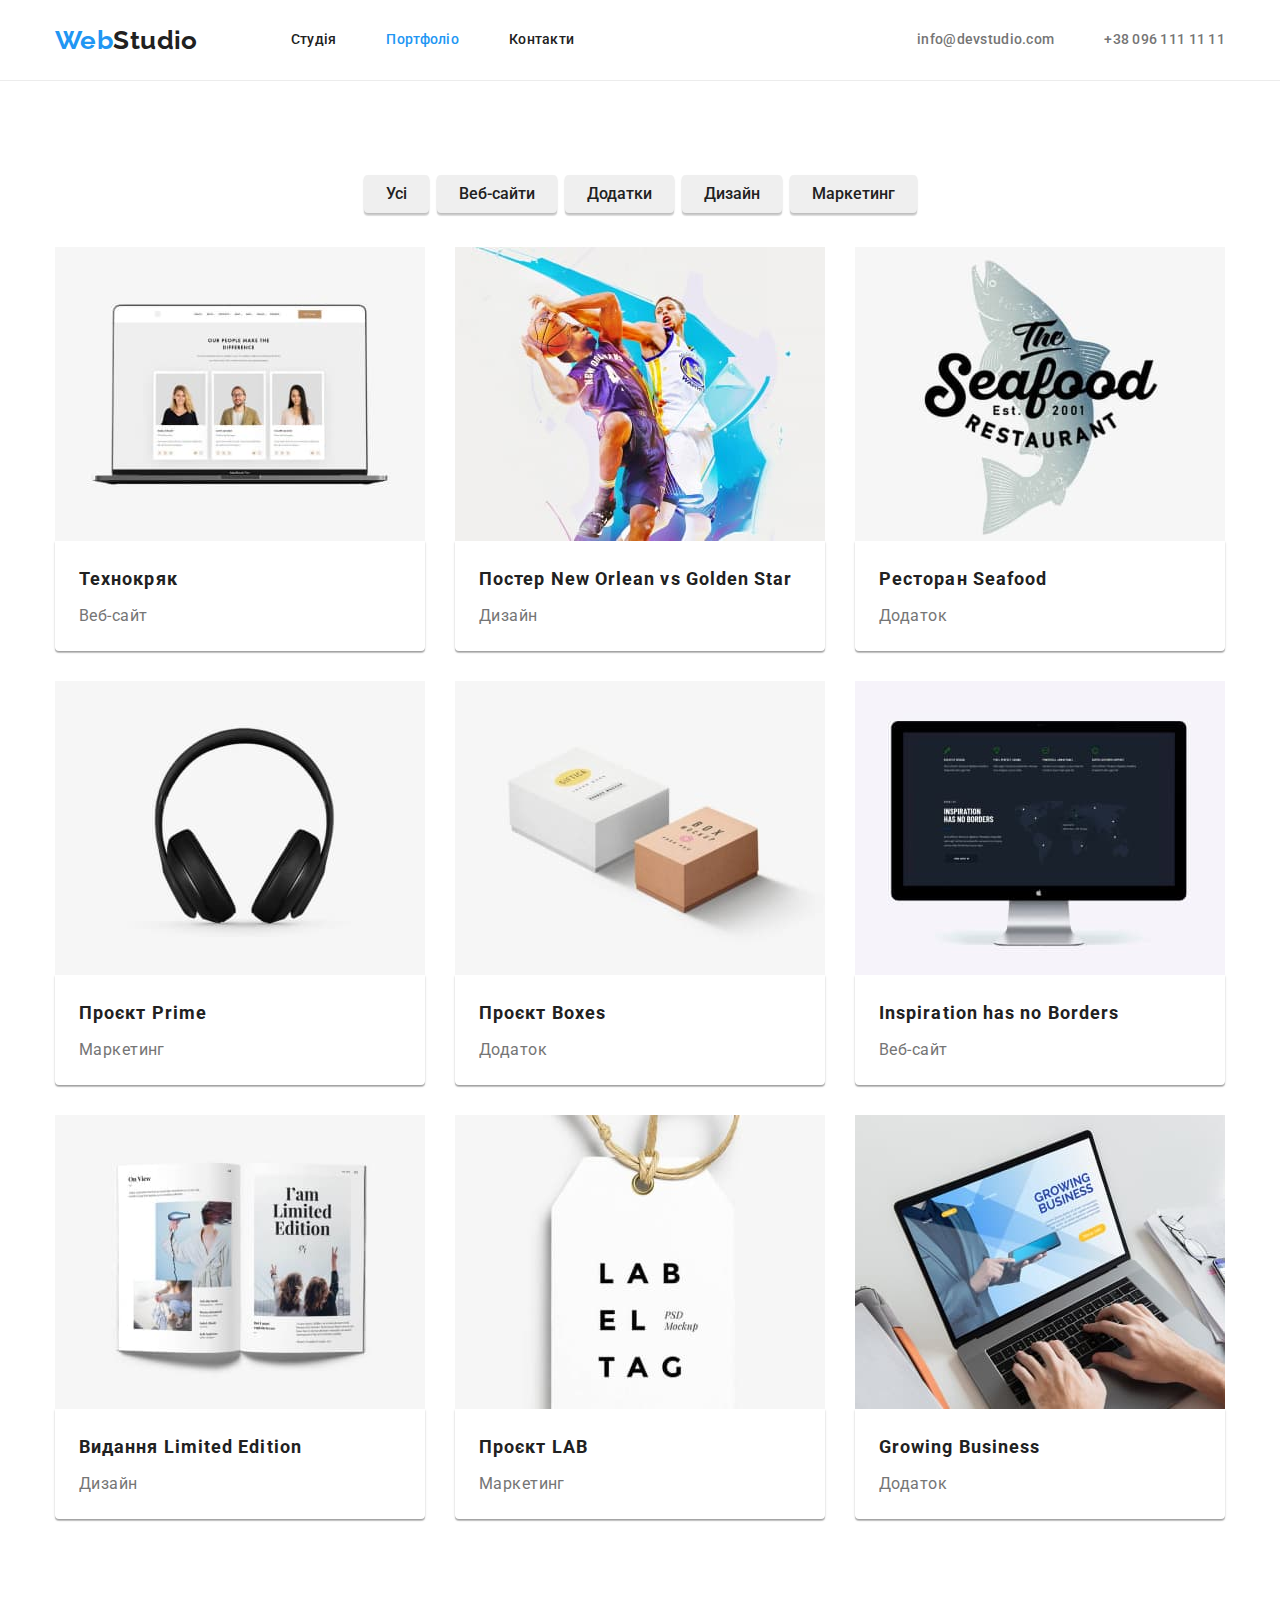
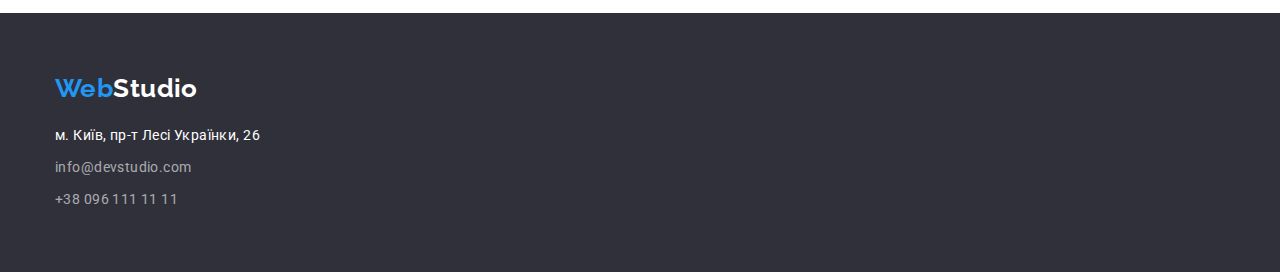
==== commit 1aacbb9e: "add" ====
--- a/portfolio.html
+++ b/portfolio.html
@@ -129,8 +129,8 @@
     <footer class="footer">
         <div class="container">
             <a class="footer-logo" href="./index.html"><span class="accent-logo">Web</span>Studio</a>
-        <address>
-           <ul class="footer-title">
+        <address class="footer-title">
+           <ul>
                 <li class="footer-list"><a class="footer-address" href="https://www.google.com/maps/d/viewer?mid=10uSM3H-mIU3GznYo2szRIEphczw&hl=en_US&usp=sharing" target="_blank" rel="noopener nofollow noreterrer">
                м. Київ, пр-т Лесі Українки, 26</a></li>
                 <li class="footer-list"><a class="footer-contact" href="mailto:info@devstudio.com">info@devstudio.com</a></li>
--- a/css/style.css
+++ b/css/style.css
@@ -297,13 +297,15 @@
     font-weight: 700;
     font-size: 26px;
     line-height: 1.19;
-    
+
     color:var(--primary-white-color);
 
 }
 
 
  .footer-address {
+    margin-bottom: 8px;
+
     font-style: normal;
     line-height: 1.71;
     
@@ -322,7 +324,7 @@
 }
 
 .footer-list:not(:first-child) {
-    margin-top: 10px;
+    margin-top: 8px;
 }
 
 .footer-address:hover,
